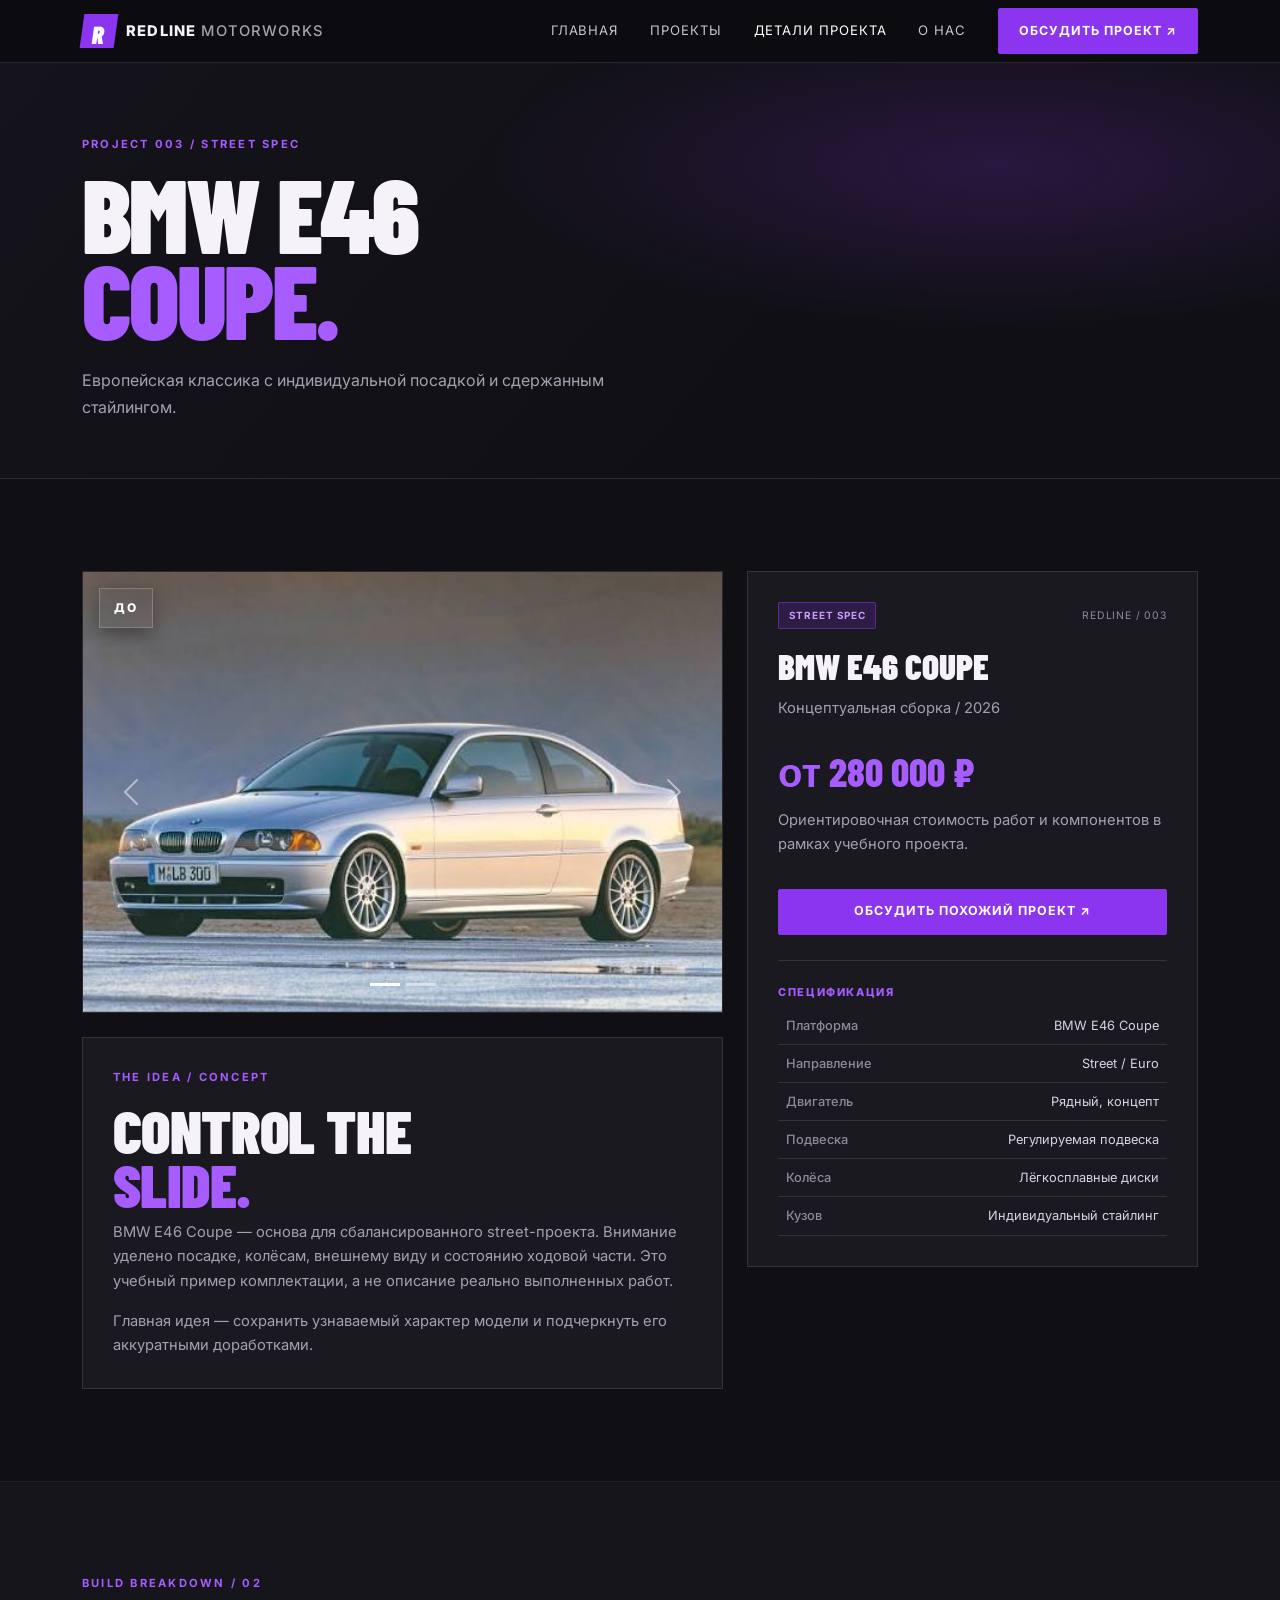
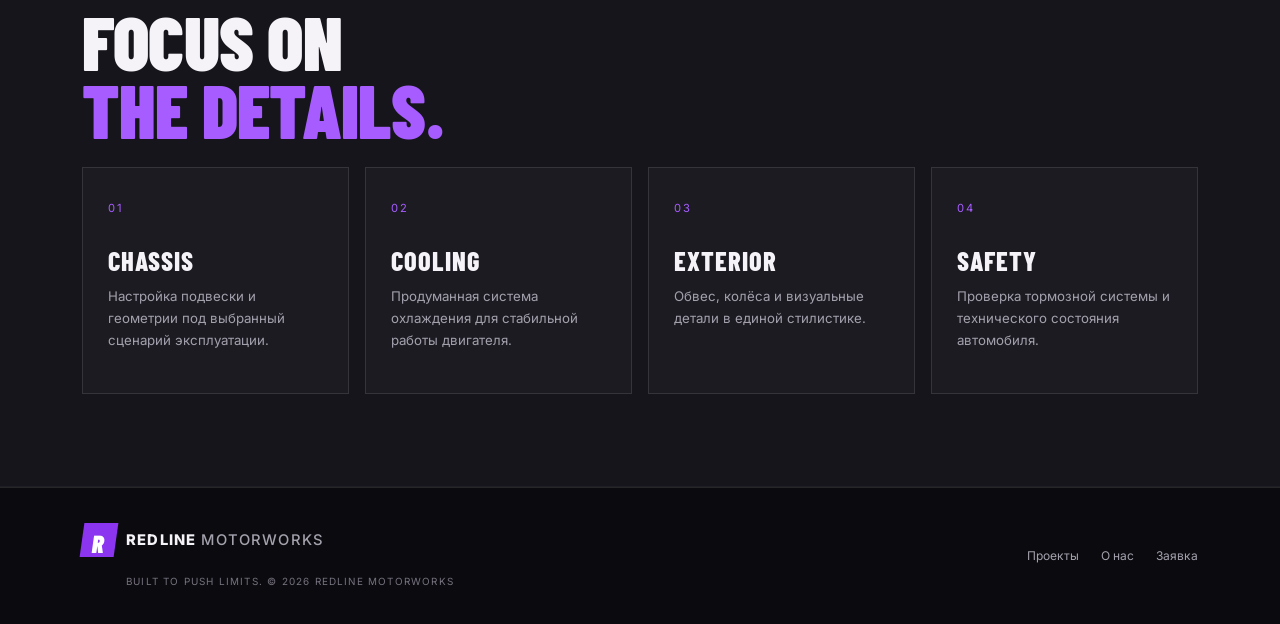
==== bmw-e46.html @ f351acb3 "fix: finalize project and audit Bootstrap requirements" ====
<!DOCTYPE html>
<html lang="ru">
<head>
  <meta charset="UTF-8"><meta name="viewport" content="width=device-width, initial-scale=1">
  <meta name="description" content="Подробности проекта BMW E46 Coupe от REDLINE MOTORWORKS.">
  <title>BMW E46 Coupe — REDLINE MOTORWORKS</title>
  <link href="https://cdn.jsdelivr.net/npm/bootstrap@5.3.3/dist/css/bootstrap.min.css" rel="stylesheet"><link rel="stylesheet" href="css/custom.css">
</head>
<body>
<nav class="navbar navbar-expand-lg navbar-dark site-navbar sticky-top">
    <div class="container">
      <a class="navbar-brand brand-lockup" href="index.html"><span class="brand-mark">R</span><span>REDLINE<span class="brand-light"> MOTORWORKS</span></span></a>
      <button class="navbar-toggler" type="button" data-bs-toggle="collapse" data-bs-target="#mainNav" aria-controls="mainNav" aria-expanded="false" aria-label="Открыть меню"><span class="navbar-toggler-icon"></span></button>
      <div class="collapse navbar-collapse" id="mainNav">
        <ul class="navbar-nav ms-auto align-items-lg-center gap-lg-3">
          <li class="nav-item"><a class="nav-link" href="index.html">Главная</a></li>
          <li class="nav-item"><a class="nav-link" href="catalog.html">Проекты</a></li>
          <li class="nav-item"><a class="nav-link active" aria-current="page" href="bmw-e46.html" aria-current="page">Детали проекта</a></li>
          <li class="nav-item"><a class="nav-link" href="contacts.html">О нас</a></li>
          <li class="nav-item"><a class="btn btn-redline btn-sm ms-lg-2" href="order.html">Обсудить проект <span aria-hidden="true">↗</span></a></li>
        </ul>
      </div>
    </div>
  </nav>
<main>
  <section class="page-hero page-hero-compact"><div class="container"><p class="eyebrow">PROJECT 003 / STREET SPEC</p><h1 class="page-title">BMW E46<br><span>COUPE.</span></h1><p class="page-lead">Европейская классика с индивидуальной посадкой и сдержанным стайлингом.</p></div></section>
  <section class="section-space"><div class="container">
    <div class="row g-4 align-items-start">
      <div class="col-12 col-lg-7">
        <div id="projectGallery" class="carousel slide redline-carousel" data-bs-ride="false">
          <div class="carousel-indicators"><button type="button" data-bs-target="#projectGallery" data-bs-slide-to="0" class="active" aria-current="true" aria-label="Фото 1"></button><button type="button" data-bs-target="#projectGallery" data-bs-slide-to="1" aria-label="Фото 2"></button></div>
          <div class="carousel-inner">
            <div class="carousel-item active"><span class="photo-stage-label">ДО</span><img src="images/BMW.jpg" class="d-block w-100 gallery-image" alt="BMW E46 Coupe до тюнинга"></div>
            <div class="carousel-item"><span class="photo-stage-label">ПОСЛЕ</span><img src="images/BMW_tuning.jpg" class="d-block w-100 gallery-image" alt="BMW E46 Coupe после тюнинга"></div>
          </div>
          <button class="carousel-control-prev" type="button" data-bs-target="#projectGallery" data-bs-slide="prev"><span class="carousel-control-prev-icon" aria-hidden="true"></span><span class="visually-hidden">Предыдущее фото</span></button>
          <button class="carousel-control-next" type="button" data-bs-target="#projectGallery" data-bs-slide="next"><span class="carousel-control-next-icon" aria-hidden="true"></span><span class="visually-hidden">Следующее фото</span></button>
        </div>
        <div class="content-panel mt-4"><p class="eyebrow">THE IDEA / CONCEPT</p><h2 class="section-title section-title-small">CONTROL THE<br><span>SLIDE.</span></h2><p class="muted-copy">BMW E46 Coupe — основа для сбалансированного street-проекта. Внимание уделено посадке, колёсам, внешнему виду и состоянию ходовой части. Это учебный пример комплектации, а не описание реально выполненных работ.</p><p class="muted-copy mb-0">Главная идея — сохранить узнаваемый характер модели и подчеркнуть его аккуратными доработками.</p></div>
      </div>
      <div class="col-12 col-lg-5">
        <div class="spec-panel">
          <div class="d-flex justify-content-between align-items-center mb-3"><span class="badge badge-purple">STREET SPEC</span><span class="project-year">REDLINE / 003</span></div>
          <h2 class="spec-title">BMW E46 COUPE</h2><p class="muted-copy">Концептуальная сборка / 2026</p>
          <div class="spec-price">от 280 000 ₽</div><p class="small muted-copy">Ориентировочная стоимость работ и компонентов в рамках учебного проекта.</p>
          <a href="order.html" class="btn btn-redline btn-lg w-100 mt-3">Обсудить похожий проект ↗</a>
          <hr class="divider-line">
          <h3 class="subheading">СПЕЦИФИКАЦИЯ</h3>
          <div class="table-responsive"><table class="table table-dark table-spec mb-0"><tbody>
            <tr><th scope="row">Платформа</th><td>BMW E46 Coupe</td></tr>
            <tr><th scope="row">Направление</th><td>Street / Euro</td></tr>
            <tr><th scope="row">Двигатель</th><td>Рядный, концепт</td></tr>
            <tr><th scope="row">Подвеска</th><td>Регулируемая подвеска</td></tr>
            <tr><th scope="row">Колёса</th><td>Лёгкосплавные диски</td></tr>
            <tr><th scope="row">Кузов</th><td>Индивидуальный стайлинг</td></tr>
          </tbody></table></div>
        </div>
      </div>
    </div>
  </div></section>
  <section class="section-space section-dark"><div class="container"><p class="eyebrow">BUILD BREAKDOWN / 02</p><h2 class="section-title">FOCUS ON<br><span>THE DETAILS.</span></h2><div class="row g-3 mt-2">
    <div class="col-12 col-md-6 col-lg-3"><div class="detail-tile"><span>01</span><h3>CHASSIS</h3><p>Настройка подвески и геометрии под выбранный сценарий эксплуатации.</p></div></div>
    <div class="col-12 col-md-6 col-lg-3"><div class="detail-tile"><span>02</span><h3>COOLING</h3><p>Продуманная система охлаждения для стабильной работы двигателя.</p></div></div>
    <div class="col-12 col-md-6 col-lg-3"><div class="detail-tile"><span>03</span><h3>EXTERIOR</h3><p>Обвес, колёса и визуальные детали в единой стилистике.</p></div></div>
    <div class="col-12 col-md-6 col-lg-3"><div class="detail-tile"><span>04</span><h3>SAFETY</h3><p>Проверка тормозной системы и технического состояния автомобиля.</p></div></div>
  </div></div></section>
</main>
<footer class="site-footer"><div class="container"><div class="row gy-4 align-items-center"><div class="col-md-6"><a class="navbar-brand brand-lockup" href="index.html"><span class="brand-mark">R</span><span>REDLINE<span class="brand-light"> MOTORWORKS</span></span></a><p class="footer-note">BUILT TO PUSH LIMITS. © 2026 REDLINE MOTORWORKS</p></div><div class="col-md-6 text-md-end footer-links"><a href="catalog.html">Проекты</a><a href="contacts.html">О нас</a><a href="order.html">Заявка</a></div></div></div></footer>
<script src="https://cdn.jsdelivr.net/npm/bootstrap@5.3.3/dist/js/bootstrap.bundle.min.js"></script>
  <script src="js/main.js"></script>
</body></html>
---- css/custom.css ----
@import url('https://fonts.googleapis.com/css2?family=Barlow+Condensed:wght@500;600;700;800;900&family=Inter:wght@400;500;600;700&display=swap');

:root {
  --rl-bg: #101014;
  --rl-panel: #19191f;
  --rl-panel-light: #202027;
  --rl-purple: #8b35f0;
  --rl-purple-bright: #a65cff;
  --rl-white: #f5f3f8;
  --rl-muted: #a4a1ad;
  --rl-border: rgba(255,255,255,.11);
}
* { box-sizing: border-box; }
html { scroll-behavior: smooth; }
body { margin: 0; background: var(--rl-bg); color: var(--rl-white); font-family: 'Inter', Arial, sans-serif; line-height: 1.65; }
a { text-decoration: none; }
.site-navbar { background: rgba(13,13,17,.96); border-bottom: 1px solid var(--rl-border); backdrop-filter: blur(14px); }
.brand-lockup { display: inline-flex; align-items: center; gap: 10px; color: var(--rl-white) !important; font-size: .92rem; font-weight: 800; letter-spacing: .08em; }
.brand-mark { display: inline-grid; place-items: center; width: 34px; height: 34px; background: var(--rl-purple); color: white; font-family: 'Barlow Condensed', sans-serif; font-size: 1.55rem; font-weight: 900; transform: skew(-8deg); }
.brand-light { color: var(--rl-muted); font-weight: 500; }
.navbar-nav .nav-link { color: #c8c5ce; font-size: .82rem; text-transform: uppercase; letter-spacing: .07em; }
.navbar-nav .nav-link:hover, .navbar-nav .nav-link.active { color: white; }
.btn-redline { --bs-btn-color: #fff; --bs-btn-bg: var(--rl-purple); --bs-btn-border-color: var(--rl-purple); --bs-btn-hover-color: #fff; --bs-btn-hover-bg: #7025cb; --bs-btn-hover-border-color: #7025cb; --bs-btn-active-bg: #6120ae; --bs-btn-active-border-color: #6120ae; border-radius: 2px; padding: .8rem 1.25rem; font-size: .78rem; font-weight: 700; letter-spacing: .08em; text-transform: uppercase; }
.btn-outline-redline { --bs-btn-color: #d7b9ff; --bs-btn-border-color: var(--rl-purple); --bs-btn-hover-color: #fff; --bs-btn-hover-bg: var(--rl-purple); --bs-btn-hover-border-color: var(--rl-purple); border-radius: 2px; font-size: .76rem; font-weight: 700; letter-spacing: .06em; text-transform: uppercase; }
.hero-section { position: relative; overflow: hidden; min-height: 650px; background: linear-gradient(90deg, rgba(12,12,16,.98) 0%, rgba(12,12,16,.87) 42%, rgba(12,12,16,.24) 100%), url('https://images.unsplash.com/photo-1503376780353-7e6692767b70?auto=format&fit=crop&w=2000&q=90') center 56%/cover no-repeat; }
.hero-section::after { content: ''; position: absolute; inset: auto 0 0; height: 150px; background: linear-gradient(transparent, var(--rl-bg)); pointer-events: none; }
.hero-overlay { position: absolute; inset: 0; background: linear-gradient(135deg, rgba(139,53,240,.15), transparent 42%); }
.min-vh-hero { min-height: 650px; }
.eyebrow { display: flex; align-items: center; gap: 10px; margin-bottom: 1rem; color: var(--rl-purple-bright); font-size: .7rem; font-weight: 700; letter-spacing: .2em; text-transform: uppercase; }
.eyebrow-line { display: inline-block; width: 30px; height: 2px; background: var(--rl-purple); }
.hero-title, .page-title { margin: 0; font-family: 'Barlow Condensed', Impact, sans-serif; font-size: clamp(4rem, 9vw, 7.7rem); font-weight: 900; line-height: .83; letter-spacing: -.025em; }
.hero-title span, .page-title span, .section-title span, .cta-panel h2 span { color: var(--rl-purple-bright); }
.hero-copy { max-width: 520px; margin-top: 1.8rem; color: #d0cdd6; font-size: 1rem; }
.hero-stats { max-width: 440px; }
.stat-number { font-family: 'Barlow Condensed', sans-serif; font-size: 2.2rem; font-weight: 800; line-height: 1; }
.stat-number span { color: var(--rl-purple-bright); }
.stat-label { margin-top: .45rem; color: var(--rl-muted); font-size: .7rem; letter-spacing: .12em; text-transform: uppercase; }
.hero-side-note { display: flex; align-items: center; gap: 16px; justify-content: flex-end; color: #d8d2e0; font-size: .68rem; letter-spacing: .18em; writing-mode: vertical-rl; position: absolute; right: 30px; top: 42%; }
.vertical-line { height: 90px; width: 1px; background: var(--rl-purple); }
.hero-bottom-label { position: absolute; z-index: 2; right: 4%; bottom: 28px; color: rgba(255,255,255,.55); font-size: .62rem; letter-spacing: .2em; }
.section-space { padding: 92px 0; }
.section-dark { background: #15151b; border-top: 1px solid rgba(255,255,255,.04); border-bottom: 1px solid rgba(255,255,255,.04); }
.section-title { font-family: 'Barlow Condensed', Impact, sans-serif; font-size: clamp(2.8rem, 6vw, 4.7rem); font-weight: 900; line-height: .9; letter-spacing: -.01em; }
.section-title-small { font-size: clamp(2.6rem, 5vw, 3.8rem); }
.muted-copy { color: var(--rl-muted); font-size: .92rem; }
.service-card { position: relative; min-height: 260px; padding: 30px; background: var(--rl-panel); border: 1px solid var(--rl-border); transition: transform .25s, border-color .25s; }
.service-card:hover, .project-card:hover { transform: translateY(-5px); border-color: rgba(166,92,255,.55); }
.service-index { position: absolute; top: 24px; right: 25px; color: #77727f; font-size: .7rem; letter-spacing: .12em; }
.service-icon { display: grid; place-items: center; width: 46px; height: 46px; margin-bottom: 28px; color: white; background: rgba(139,53,240,.17); border: 1px solid rgba(139,53,240,.45); font-size: 1.4rem; }
.service-card h3, .project-info h3, .detail-tile h3, .contact-box h3 { font-family: 'Barlow Condensed', sans-serif; font-size: 1.65rem; font-weight: 800; letter-spacing: .04em; }
.service-card p, .project-info p, .detail-tile p { color: var(--rl-muted); font-size: .83rem; }
.text-link { display: inline-flex; gap: 12px; align-items: center; color: var(--rl-purple-bright); font-size: .76rem; font-weight: 700; letter-spacing: .08em; text-transform: uppercase; }
.text-link:hover { color: white; }
.project-card { overflow: hidden; background: var(--rl-panel); border: 1px solid var(--rl-border); transition: transform .25s, border-color .25s; }
.project-image-link { display: block; position: relative; overflow: hidden; }
.project-image { display: block; width: 100%; height: 235px; object-fit: cover; filter: saturate(.78); transition: transform .45s, filter .3s; }
.project-card:hover .project-image { transform: scale(1.045); filter: saturate(1); }
.project-number { position: absolute; left: 17px; bottom: 14px; padding: 5px 9px; background: rgba(13,13,17,.8); color: white; font-size: .65rem; letter-spacing: .14em; }
.project-info { padding: 22px; }
.project-info h3 { margin: 15px 0 7px; font-size: 1.7rem; }
.project-info p { min-height: 48px; }
.badge-purple { background: rgba(139,53,240,.18); color: #c99eff; border: 1px solid rgba(139,53,240,.5); border-radius: 2px; padding: .48rem .6rem; font-size: .62rem; letter-spacing: .1em; }
.project-year, .project-meta { color: #8f8b98; font-size: .65rem; letter-spacing: .08em; }
.project-meta { display: flex; justify-content: space-between; gap: 8px; align-items: center; border-top: 1px solid var(--rl-border); padding-top: 13px; }
.project-meta strong { color: #e8e4ed; font-size: .75rem; }
.cta-section { padding: 70px 0; }
.cta-panel { padding: 48px; background: linear-gradient(110deg, #21182d, #17151e 68%); border: 1px solid rgba(139,53,240,.35); }
.cta-panel h2 { margin: 0; font-family: 'Barlow Condensed', sans-serif; font-size: clamp(3rem, 6vw, 5rem); font-weight: 900; line-height: .88; }
.site-footer { padding: 35px 0; background: #0b0b0f; border-top: 1px solid var(--rl-border); }
.footer-note { margin: 12px 0 0 44px; color: #77727f; font-size: .62rem; letter-spacing: .12em; }
.footer-links { display: flex; justify-content: flex-end; gap: 22px; }
.footer-links a { color: var(--rl-muted); font-size: .75rem; }
.footer-links a:hover { color: white; }
.page-hero { padding: 90px 0 75px; background: radial-gradient(ellipse at 78% 25%, rgba(139,53,240,.2), transparent 36%), linear-gradient(130deg, #15131b, #101014 60%); border-bottom: 1px solid var(--rl-border); }
.page-hero-compact { padding: 72px 0 58px; }
.page-title { font-size: clamp(4rem, 9vw, 6.5rem); }
.page-lead { max-width: 590px; margin: 25px 0 0; color: var(--rl-muted); }
.alert-dark-redline { background: rgba(139,53,240,.1); color: #d7c3ef; border: 1px solid rgba(139,53,240,.3); border-radius: 2px; font-size: .8rem; }
.alert-dot { display: inline-block; flex: 0 0 7px; width: 7px; height: 7px; border-radius: 50%; background: var(--rl-purple-bright); }
.redline-input { min-height: 48px; color: white; background-color: #1c1b22; border: 1px solid #393541; border-radius: 2px; }
.redline-input:focus { color: white; background-color: #1c1b22; border-color: var(--rl-purple-bright); box-shadow: 0 0 0 .2rem rgba(139,53,240,.18); }
.redline-input::placeholder { color: #85808d; }
.redline-input option { background: #1c1b22; }
.project-item { transition: opacity .2s; }
.empty-state { padding: 45px 20px; color: var(--rl-muted); text-align: center; }
.redline-modal { color: white; background: #1a1920; border: 1px solid rgba(166,92,255,.5); border-radius: 3px; }
.redline-carousel { border: 1px solid var(--rl-border); }
.gallery-image { height: 440px; object-fit: cover; }

/* Метка этапа проекта поверх фотографии в галерее. */
.redline-carousel .carousel-item { position: relative; }
.photo-stage-label {
  position: absolute;
  top: 1rem;
  left: 1rem;
  z-index: 2;
  padding: .55rem .9rem;
  color: #fff;
  background: var(--rl-accent);
  border: 1px solid rgba(255, 255, 255, .2);
  font-size: .75rem;
  font-weight: 800;
  letter-spacing: .14em;
  text-transform: uppercase;
  box-shadow: 0 6px 20px rgba(0, 0, 0, .35);
}
.content-panel, .spec-panel, .form-panel, .contact-box { padding: 30px; background: var(--rl-panel); border: 1px solid var(--rl-border); }
.spec-title { font-family: 'Barlow Condensed', sans-serif; font-size: 2.2rem; font-weight: 900; }
.spec-price { margin: 18px 0 4px; color: var(--rl-purple-bright); font-family: 'Barlow Condensed', sans-serif; font-size: 2.5rem; font-weight: 800; }
.divider-line { margin: 25px 0; border-color: var(--rl-border); opacity: 1; }
.subheading, .mini-label { color: var(--rl-purple-bright); font-size: .68rem; font-weight: 800; letter-spacing: .15em; }
.table-spec { --bs-table-bg: transparent; --bs-table-color: #d8d4df; --bs-table-border-color: var(--rl-border); font-size: .8rem; }
.table-spec th { color: #8f8a98; font-weight: 500; }
.table-spec td { text-align: right; }
.detail-tile { height: 100%; padding: 25px; background: #1c1b22; border: 1px solid var(--rl-border); }
.detail-tile > span { color: var(--rl-purple-bright); font-size: .7rem; letter-spacing: .15em; }
.detail-tile h3 { margin: 25px 0 10px; }
.form-label { color: #e9e5ee; font-size: .78rem; font-weight: 600; }
.input-addon { color: #d2c0e8; background: #2b2237; border-color: #49345f; }
.redline-check { background-color: #26232d; border-color: #62596c; }
.redline-check:checked { background-color: var(--rl-purple); border-color: var(--rl-purple); }
.form-check-input:focus { border-color: var(--rl-purple-bright); box-shadow: 0 0 0 .2rem rgba(139,53,240,.2); }
.form-panel .invalid-feedback { color: #ff8d9b; }
.contact-mini { padding: 25px; background: #17161d; border-left: 2px solid var(--rl-purple); }
.contact-mini strong { display: block; margin-top: 15px; font-size: .8rem; letter-spacing: .1em; }
.contact-mini p { margin: 3px 0 0; color: var(--rl-muted); font-size: .8rem; }
.about-image { width: 100%; min-height: 360px; max-height: 480px; object-fit: cover; filter: saturate(.7); }
.redline-accordion .accordion-item { color: white; background: #1b1a21; border: 1px solid var(--rl-border); border-radius: 0 !important; }
.redline-accordion .accordion-button { color: white; background: #1b1a21; font-family: 'Barlow Condensed', sans-serif; font-size: 1.35rem; font-weight: 700; letter-spacing: .04em; }
.redline-accordion .accordion-button:not(.collapsed) { color: #d7b9ff; background: #241a30; box-shadow: none; }
.redline-accordion .accordion-button::after { filter: invert(1); }
.redline-accordion .accordion-button:focus { box-shadow: 0 0 0 .2rem rgba(139,53,240,.18); }
.redline-accordion .accordion-body { color: var(--rl-muted); font-size: .9rem; }
.contact-box { height: 100%; }
.contact-box h3 { margin: 20px 0 12px; font-size: 1.9rem; }
@media (max-width: 767.98px) {
  .hero-section, .min-vh-hero { min-height: 600px; }
  .hero-section { background-position: 60% center; }
  .hero-title { font-size: clamp(3.6rem, 18vw, 5.6rem); }
  .hero-bottom-label { left: 20px; right: 20px; font-size: .53rem; }
  .section-space { padding: 65px 0; }
  .cta-panel { padding: 30px 24px; }
  .footer-links { justify-content: flex-start; }
  .gallery-image { height: 270px; }
  .content-panel, .spec-panel, .form-panel, .contact-box { padding: 22px; }
  .page-hero { padding: 65px 0 50px; }
}
@media (prefers-reduced-motion: reduce) {
  html { scroll-behavior: auto; }
  *, *::before, *::after { transition-duration: .01ms !important; animation-duration: .01ms !important; }
}


/* Интерактивная карта Яндекс на странице «О нас». */
.map-frame {
  overflow: hidden;
  border: 1px solid rgba(166, 92, 255, .5);
  background: var(--rl-panel);
  box-shadow: 0 12px 35px rgba(0, 0, 0, .22);
}
.map-frame iframe {
  display: block;
  width: 100%;
  height: 420px;
  border: 0;
}
@media (max-width: 767.98px) {
  .map-frame iframe { height: 320px; }
}
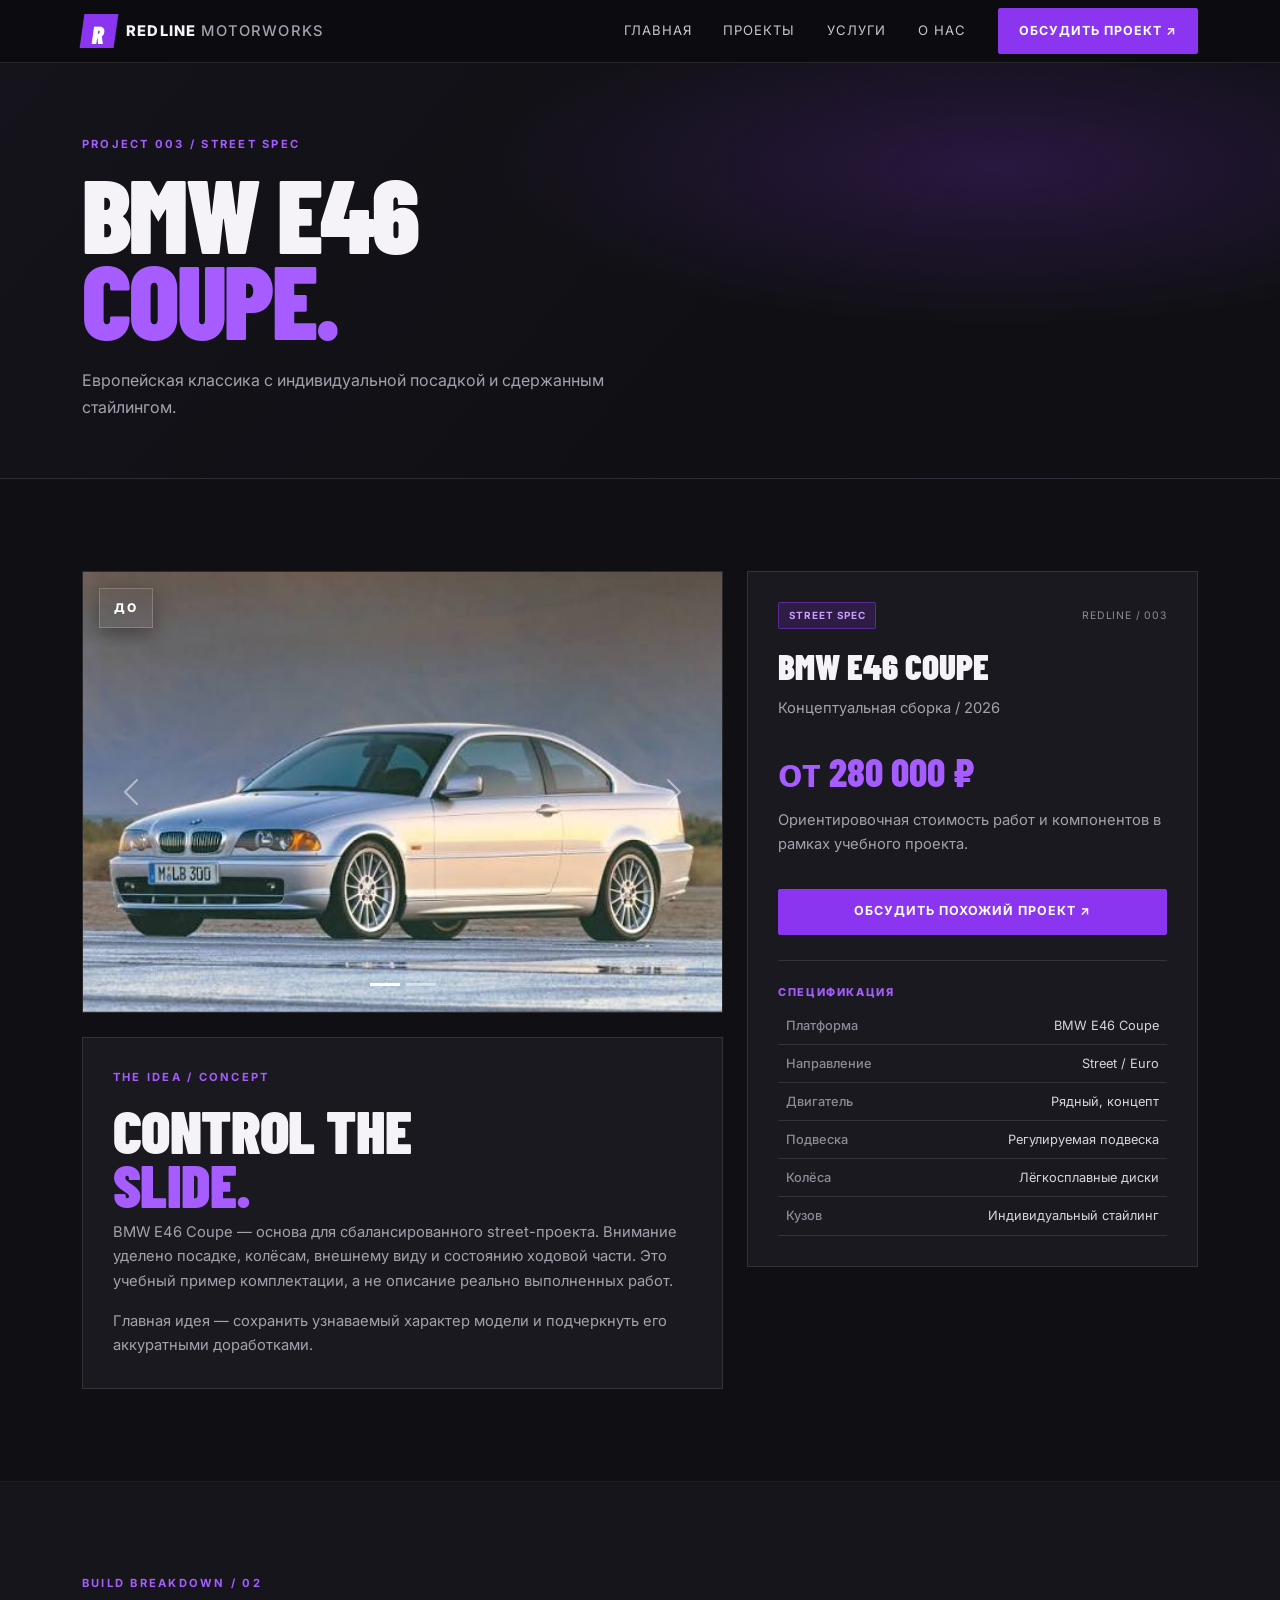
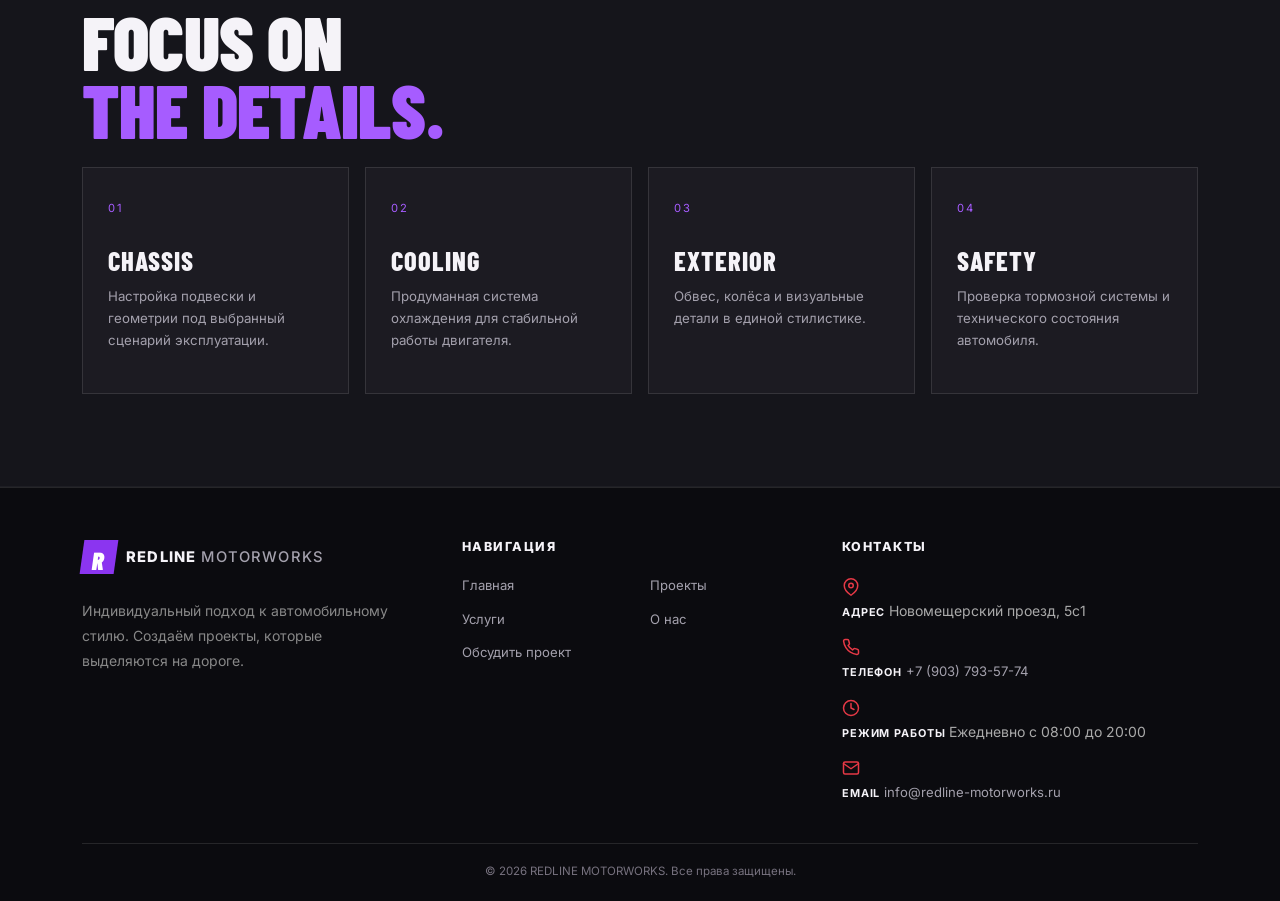
==== commit d648147f: "Ваше описание изменений" ====
--- a/bmw-e46.html
+++ b/bmw-e46.html
@@ -15,7 +15,7 @@
         <ul class="navbar-nav ms-auto align-items-lg-center gap-lg-3">
           <li class="nav-item"><a class="nav-link" href="index.html">Главная</a></li>
           <li class="nav-item"><a class="nav-link" href="catalog.html">Проекты</a></li>
-          <li class="nav-item"><a class="nav-link active" aria-current="page" href="bmw-e46.html" aria-current="page">Детали проекта</a></li>
+          <li class="nav-item"><a class="nav-link" href="services.html">Услуги</a></li>
           <li class="nav-item"><a class="nav-link" href="contacts.html">О нас</a></li>
           <li class="nav-item"><a class="btn btn-redline btn-sm ms-lg-2" href="order.html">Обсудить проект <span aria-hidden="true">↗</span></a></li>
         </ul>
@@ -65,7 +65,81 @@
     <div class="col-12 col-md-6 col-lg-3"><div class="detail-tile"><span>04</span><h3>SAFETY</h3><p>Проверка тормозной системы и технического состояния автомобиля.</p></div></div>
   </div></div></section>
 </main>
-<footer class="site-footer"><div class="container"><div class="row gy-4 align-items-center"><div class="col-md-6"><a class="navbar-brand brand-lockup" href="index.html"><span class="brand-mark">R</span><span>REDLINE<span class="brand-light"> MOTORWORKS</span></span></a><p class="footer-note">BUILT TO PUSH LIMITS. © 2026 REDLINE MOTORWORKS</p></div><div class="col-md-6 text-md-end footer-links"><a href="catalog.html">Проекты</a><a href="contacts.html">О нас</a><a href="order.html">Заявка</a></div></div></div></footer>
+<footer class="site-footer">
+  <div class="container">
+    <div class="row g-4 footer-main">
+      <div class="col-lg-4 footer-brand-column">
+        <a class="navbar-brand brand-lockup footer-brand" href="index.html">
+          <span class="brand-mark">R</span><span>REDLINE<span class="brand-light"> MOTORWORKS</span></span>
+        </a>
+        <p class="footer-description">Индивидуальный подход к автомобильному стилю. Создаём проекты, которые выделяются на дороге.</p>
+      </div>
+
+      <div class="col-lg-4 footer-navigation-column">
+        <h5 class="footer-title">НАВИГАЦИЯ</h5>
+        <nav class="footer-navigation" aria-label="Навигация в подвале">
+          <a href="index.html">Главная</a>
+          <a href="catalog.html">Проекты</a>
+          <a href="services.html">Услуги</a>
+          <a href="contacts.html">О нас</a>
+          <a href="order.html">Обсудить проект</a>
+        </nav>
+      </div>
+
+      <div class="col-lg-4 footer-contacts-column">
+        <h5 class="footer-title">КОНТАКТЫ</h5>
+        <ul class="footer-contacts">
+          <li>
+            <svg class="contact-icon" viewBox="0 0 24 24" fill="none" stroke="currentColor" stroke-width="2" stroke-linecap="round" stroke-linejoin="round">
+              <path d="M21 10c0 7-9 13-9 13s-9-6-9-13a9 9 0 0 1 18 0z"></path>
+              <circle cx="12" cy="10" r="3"></circle>
+            </svg>
+            <div>
+              <span class="footer-contact-label">Адрес</span>
+              <span>Новомещерский проезд, 5с1</span>
+            </div>
+          </li>
+
+          <li>
+            <svg class="contact-icon" viewBox="0 0 24 24" fill="none" stroke="currentColor" stroke-width="2" stroke-linecap="round" stroke-linejoin="round">
+              <path d="M22 16.92v3a2 2 0 0 1-2.18 2 19.79 19.79 0 0 1-8.63-3.07 19.5 19.5 0 0 1-6-6 19.79 19.79 0 0 1-3.07-8.67A2 2 0 0 1 4.11 2h3a2 2 0 0 1 2 1.72 12.84 12.84 0 0 0 .7 2.81 2 2 0 0 1-.45 2.11L8.09 9.91a16 16 0 0 0 6 6l1.27-1.27a2 2 0 0 1 2.11-.45 12.84 12.84 0 0 0 2.81.7A2 2 0 0 1 22 16.92z"></path>
+            </svg>
+            <div>
+              <span class="footer-contact-label">Телефон</span>
+              <a href="tel:+79037935774">+7 (903) 793-57-74</a>
+            </div>
+          </li>
+
+          <li>
+            <svg class="contact-icon" viewBox="0 0 24 24" fill="none" stroke="currentColor" stroke-width="2" stroke-linecap="round" stroke-linejoin="round">
+              <circle cx="12" cy="12" r="10"></circle>
+              <polyline points="12 6 12 12 16 14"></polyline>
+            </svg>
+            <div>
+              <span class="footer-contact-label">Режим работы</span>
+              <span>Ежедневно с 08:00 до 20:00</span>
+            </div>
+          </li>
+
+          <li>
+            <svg class="contact-icon" viewBox="0 0 24 24" fill="none" stroke="currentColor" stroke-width="2" stroke-linecap="round" stroke-linejoin="round">
+              <path d="M4 4h16c1.1 0 2 .9 2 2v12c0 1.1-.9 2-2 2H4c-1.1 0-2-.9-2-2V6c0-1.1.9-2 2-2z"></path>
+              <polyline points="22,6 12,13 2,6"></polyline>
+            </svg>
+            <div>
+              <span class="footer-contact-label">Email</span>
+              <a href="mailto:info@redline-motorworks.ru">info@redline-motorworks.ru</a>
+            </div>
+          </li>
+        </ul>
+      </div>
+    </div>
+
+    <div class="footer-bottom">
+      <p>© 2026 REDLINE MOTORWORKS. Все права защищены.</p>
+    </div>
+  </div>
+</footer>
 <script src="https://cdn.jsdelivr.net/npm/bootstrap@5.3.3/dist/js/bootstrap.bundle.min.js"></script>
   <script src="js/main.js"></script>
 </body></html>
--- a/css/custom.css
+++ b/css/custom.css
@@ -167,3 +167,208 @@
 @media (max-width: 767.98px) {
   .map-frame iframe { height: 320px; }
 }
+/* ===== FOOTER ===== */
+
+.site-footer {
+    background: #0b0b0f;
+    border-top: 1px solid rgba(153, 51, 255, 0.35);
+    padding: 55px 0 20px;
+    margin-top: 60px;
+    color: #aaa;
+}
+
+.footer-logo {
+    color: #fff;
+    font-weight: 800;
+    letter-spacing: 1px;
+    margin-bottom: 18px;
+}
+
+.footer-logo span {
+    color: #9933ff;
+}
+
+.footer-title {
+    color: #fff;
+    font-size: 15px;
+    font-weight: 700;
+    letter-spacing: 1px;
+    margin-bottom: 20px;
+}
+
+.footer-description {
+    color: #888;
+    font-size: 14px;
+    line-height: 1.8;
+}
+
+.footer-contacts {
+    list-style: none;
+    padding: 0;
+    margin: 0;
+}
+
+.footer-contacts li {
+    color: #aaa;
+    font-size: 14px;
+    line-height: 1.8;
+    margin-bottom: 10px;
+}
+
+.footer-contacts strong {
+    color: #fff;
+}
+
+.footer-contacts a {
+    color: #aaa;
+    text-decoration: none;
+    transition: color 0.2s ease;
+}
+
+.footer-contacts a:hover {
+    color: #9933ff;
+}
+
+.footer-bottom {
+    border-top: 1px solid rgba(255, 255, 255, 0.1);
+    margin-top: 40px;
+    padding-top: 20px;
+    text-align: center;
+}
+
+.footer-bottom p {
+    color: #666;
+    font-size: 13px;
+    margin: 0;
+}
+.footer-contacts {
+    list-style: none;
+    padding: 0;
+    margin: 0;
+}
+
+.footer-contacts li {
+    display: flex;
+    align-items: flex-start;
+    gap: 10px;
+    margin-bottom: 12px;
+}
+
+.contact-icon {
+    width: 18px;
+    height: 18px;
+    flex-shrink: 0; /* Не дает иконке сжиматься, если текст длинный */
+    margin-top: 3px; /* Выравнивает иконку по центру первой строки текста */
+    color: #e63946; /* Фирменный красный цвет (можно поменять на любой) */
+}
+
+
+/* ===== UPDATED THREE-COLUMN FOOTER ===== */
+.site-footer {
+  margin-top: 0;
+  padding: 52px 0 20px;
+  background: #0b0b0f;
+  border-top: 1px solid var(--rl-border);
+}
+.footer-main { align-items: flex-start; }
+.footer-brand-column .footer-brand {
+  margin: 0;
+  padding: 0;
+  /* The same brand-lockup class as the header keeps logo size and typography identical. */
+}
+.footer-brand-column .footer-description { max-width: 310px; margin-top: 20px; }
+.footer-title {
+  margin: 0 0 20px;
+  color: var(--rl-white);
+  font-size: .78rem;
+  font-weight: 800;
+  letter-spacing: .12em;
+}
+.footer-navigation { display: grid; grid-template-columns: 1fr 1fr; gap: 12px 20px; }
+.footer-navigation a, .footer-contacts a, .footer-contacts li > span:last-child {
+  color: var(--rl-muted);
+  font-size: .82rem;
+  transition: color .2s ease;
+}
+.footer-navigation a:hover, .footer-contacts a:hover { color: var(--rl-purple-bright); }
+.footer-contacts { display: grid; gap: 12px; list-style: none; margin: 0; padding: 0; }
+.footer-contacts li { display: flex; flex-direction: column; gap: 2px; margin: 0; }
+.footer-contact-label { color: var(--rl-white); font-size: .68rem; font-weight: 700; letter-spacing: .08em; text-transform: uppercase; }
+.footer-bottom { margin-top: 38px; padding-top: 18px; border-top: 1px solid var(--rl-border); text-align: center; }
+.footer-bottom p { margin: 0; color: #77727f; font-size: .72rem; }
+
+/* ===== SERVICES PAGE ===== */
+.service-card { padding: 28px 24px; background: #17151e; border: 1px solid var(--rl-border); transition: transform .2s ease, border-color .2s ease; }
+.service-card:hover { transform: translateY(-5px); border-color: rgba(139,53,240,.65); }
+.service-number { display: block; margin-bottom: 28px; color: var(--rl-purple-bright); font-family: 'Barlow Condensed', sans-serif; font-size: 2.5rem; font-weight: 900; }
+.service-card h3 { margin-bottom: 14px; color: var(--rl-white); font-family: 'Barlow Condensed', sans-serif; font-size: 1.8rem; font-weight: 800; }
+.service-card .muted-copy { margin: 0; font-size: .88rem; }
+.service-steps { display: grid; gap: 22px; margin: 0; padding: 0; list-style: none; }
+.service-steps li { display: flex; flex-direction: column; gap: 5px; padding-bottom: 18px; border-bottom: 1px solid var(--rl-border); }
+.service-steps strong { color: var(--rl-white); font-size: .85rem; letter-spacing: .06em; }
+.service-steps span { color: var(--rl-muted); font-size: .82rem; }
+@media (max-width: 991.98px) {
+  .footer-navigation { grid-template-columns: 1fr 1fr; }
+  .footer-brand-column .footer-description { max-width: 100%; }
+}
+@media (max-width: 575.98px) {
+  .site-footer { padding-top: 38px; }
+  .footer-navigation { grid-template-columns: 1fr; }
+}
+/* ===== ОБЪЁМНЫЕ КАРТОЧКИ КОНТАКТОВ НА СТРАНИЦЕ «О НАС» ===== */
+.contact-card-item {
+  display: flex;
+  flex-direction: column;
+  transition: transform 0.25s ease, border-color 0.25s ease, box-shadow 0.25s ease;
+}
+
+.contact-card-item:hover {
+  transform: translateY(-5px);
+  border-color: rgba(166, 92, 255, 0.55);
+  box-shadow: 0 12px 30px rgba(0, 0, 0, 0.35);
+}
+
+.contact-card-icon {
+  display: grid;
+  place-items: center;
+  width: 48px;
+  height: 48px;
+  margin-bottom: 22px;
+  color: var(--rl-purple-bright);
+  background: rgba(139, 53, 240, 0.15);
+  border: 1px solid rgba(139, 53, 240, 0.45);
+}
+
+.contact-card-icon svg {
+  width: 22px;
+  height: 22px;
+}
+
+.contact-card-item h3 {
+  margin: 6px 0 10px;
+  font-size: 1.65rem;
+}
+
+.contact-card-value {
+  display: block;
+  margin: 0 0 6px;
+  color: var(--rl-white);
+  font-size: 0.98rem;
+  font-weight: 600;
+  word-break: break-word;
+}
+
+.contact-card-link {
+  transition: color 0.2s ease;
+}
+
+.contact-card-link:hover {
+  color: var(--rl-purple-bright);
+}
+
+.contact-card-hint {
+  margin-top: auto;
+  padding-top: 10px;
+  color: var(--rl-muted);
+  font-size: 0.78rem;
+}
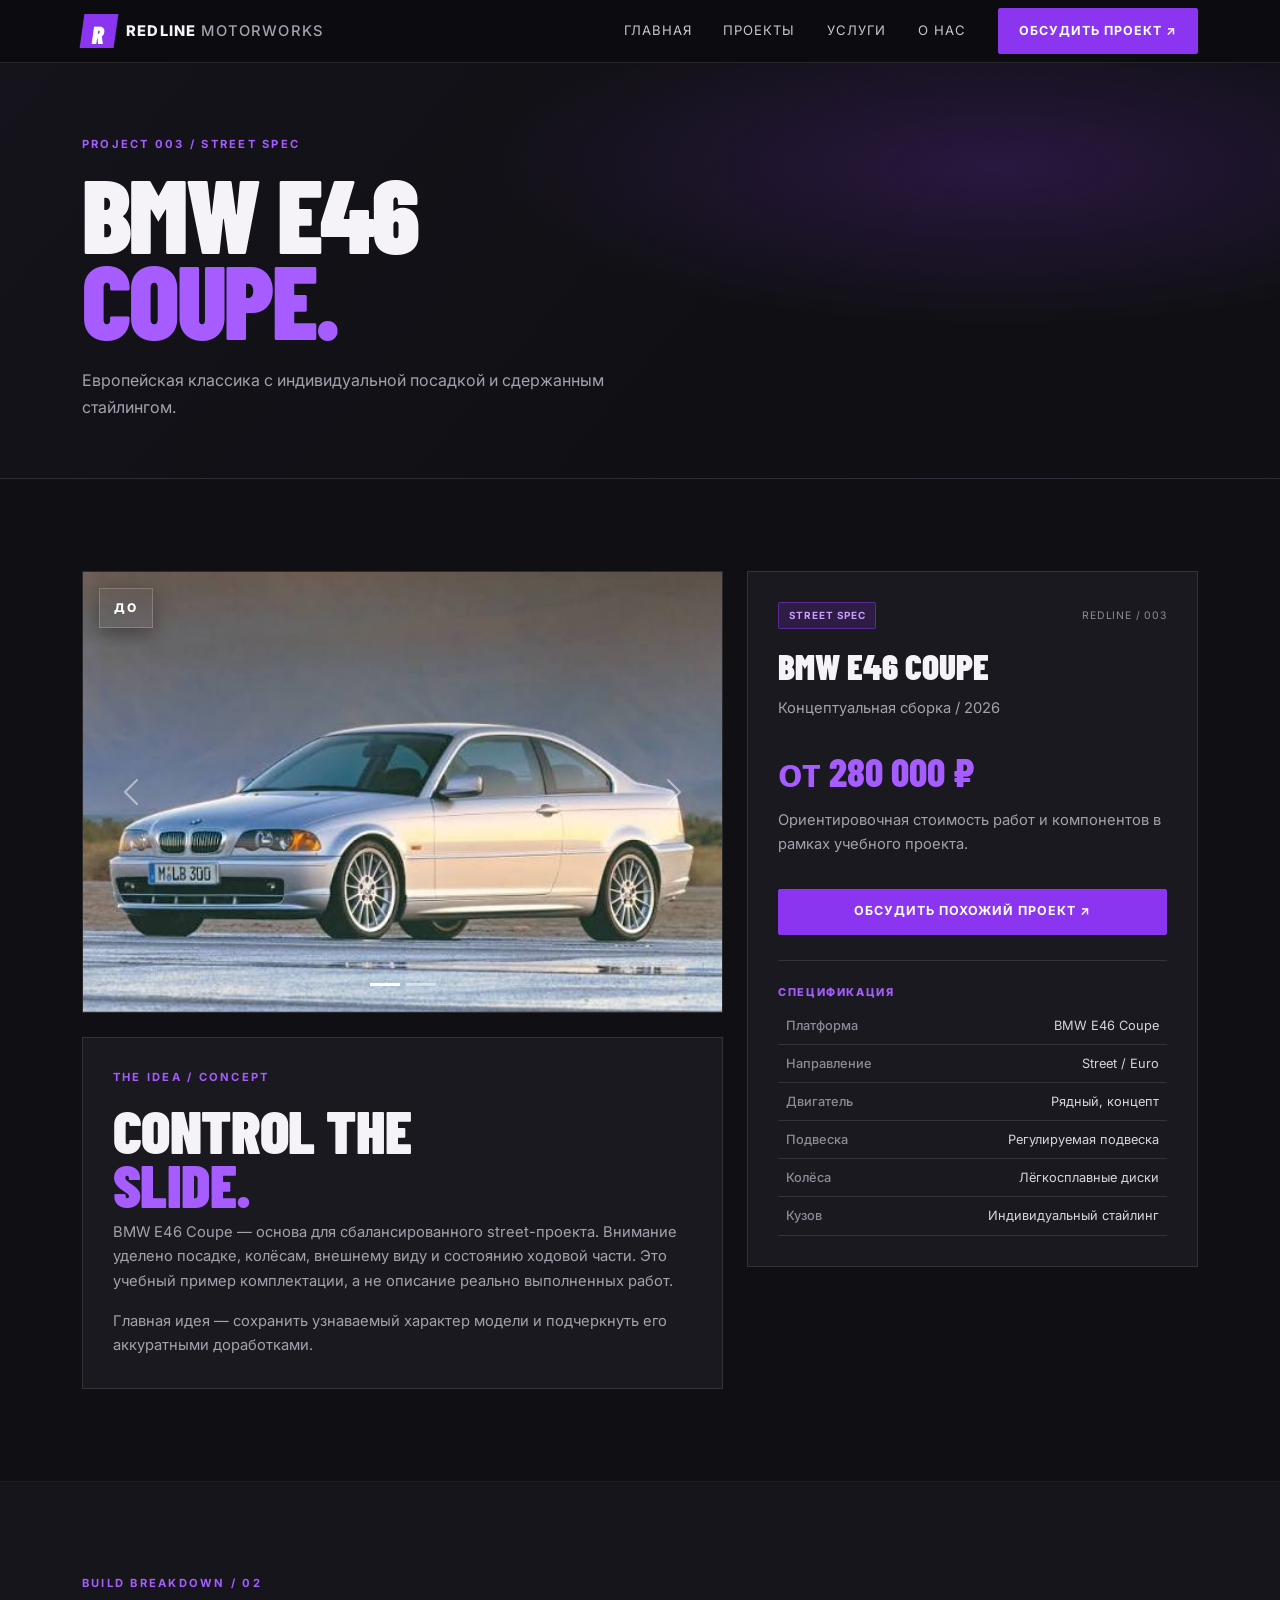
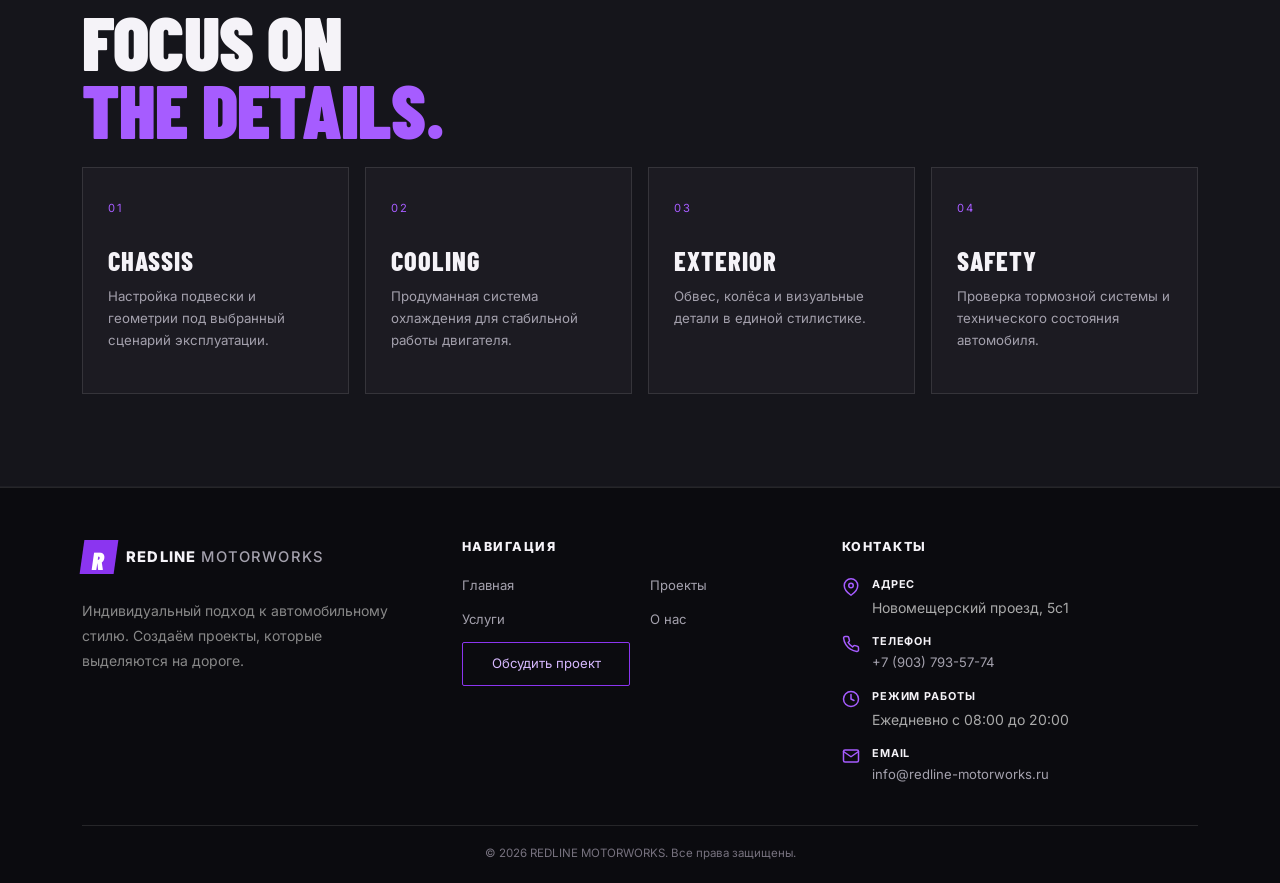
==== commit 99e59986: "Обновлен каталог, страницы услуг и контактов" ====
--- a/bmw-e46.html
+++ b/bmw-e46.html
@@ -4,7 +4,7 @@
   <meta charset="UTF-8"><meta name="viewport" content="width=device-width, initial-scale=1">
   <meta name="description" content="Подробности проекта BMW E46 Coupe от REDLINE MOTORWORKS.">
   <title>BMW E46 Coupe — REDLINE MOTORWORKS</title>
-  <link href="https://cdn.jsdelivr.net/npm/bootstrap@5.3.3/dist/css/bootstrap.min.css" rel="stylesheet"><link rel="stylesheet" href="css/custom.css">
+  <link href="vendor/bootstrap.min.css" rel="stylesheet"><link rel="stylesheet" href="css/custom.css">
 </head>
 <body>
 <nav class="navbar navbar-expand-lg navbar-dark site-navbar sticky-top">
@@ -140,6 +140,6 @@
     </div>
   </div>
 </footer>
-<script src="https://cdn.jsdelivr.net/npm/bootstrap@5.3.3/dist/js/bootstrap.bundle.min.js"></script>
+<script src="vendor/bootstrap.bundle.min.js"></script>
   <script src="js/main.js"></script>
 </body></html>
--- a/css/custom.css
+++ b/css/custom.css
@@ -22,7 +22,7 @@
 .navbar-nav .nav-link:hover, .navbar-nav .nav-link.active { color: white; }
 .btn-redline { --bs-btn-color: #fff; --bs-btn-bg: var(--rl-purple); --bs-btn-border-color: var(--rl-purple); --bs-btn-hover-color: #fff; --bs-btn-hover-bg: #7025cb; --bs-btn-hover-border-color: #7025cb; --bs-btn-active-bg: #6120ae; --bs-btn-active-border-color: #6120ae; border-radius: 2px; padding: .8rem 1.25rem; font-size: .78rem; font-weight: 700; letter-spacing: .08em; text-transform: uppercase; }
 .btn-outline-redline { --bs-btn-color: #d7b9ff; --bs-btn-border-color: var(--rl-purple); --bs-btn-hover-color: #fff; --bs-btn-hover-bg: var(--rl-purple); --bs-btn-hover-border-color: var(--rl-purple); border-radius: 2px; font-size: .76rem; font-weight: 700; letter-spacing: .06em; text-transform: uppercase; }
-.hero-section { position: relative; overflow: hidden; min-height: 650px; background: linear-gradient(90deg, rgba(12,12,16,.98) 0%, rgba(12,12,16,.87) 42%, rgba(12,12,16,.24) 100%), url('https://images.unsplash.com/photo-1503376780353-7e6692767b70?auto=format&fit=crop&w=2000&q=90') center 56%/cover no-repeat; }
+.hero-section { position: relative; overflow: hidden; min-height: 650px; background: linear-gradient(90deg, rgba(12,12,16,.98) 0%, rgba(12,12,16,.87) 42%, rgba(12,12,16,.24) 100%), url('../images/Nissan_s15_tuning.webp') center 56%/cover no-repeat; }
 .hero-section::after { content: ''; position: absolute; inset: auto 0 0; height: 150px; background: linear-gradient(transparent, var(--rl-bg)); pointer-events: none; }
 .hero-overlay { position: absolute; inset: 0; background: linear-gradient(135deg, rgba(139,53,240,.15), transparent 42%); }
 .min-vh-hero { min-height: 650px; }
@@ -372,3 +372,97 @@
   color: var(--rl-muted);
   font-size: 0.78rem;
 }
+
+
+/* ===== RICH VISUAL SERVICES PAGE ===== */
+.services-hero {
+  position: relative;
+  display: flex;
+  align-items: center;
+  overflow: hidden;
+  min-height: 470px;
+  background: linear-gradient(90deg, rgba(12,11,17,.97) 0%, rgba(12,11,17,.87) 36%, rgba(12,11,17,.27) 100%),
+              linear-gradient(0deg, rgba(139,53,240,.14), transparent 60%),
+              url('../images/Nissan_s15_tuning.webp') center 57% / cover no-repeat;
+}
+.services-hero-content { z-index: 1; }
+.services-hero .page-lead { color: #dfdce5; }
+.services-hero-caption { position: absolute; right: 5%; bottom: 25px; color: #e0d5eb; font-size: .65rem; font-weight: 700; letter-spacing: .2em; }
+.services-intro { max-width: 280px; }
+.service-photo-card { padding: 0; overflow: hidden; min-height: 0; display: flex; flex-direction: column; }
+.service-card-media { position: relative; height: 205px; overflow: hidden; background: #221c2d; }
+.service-card-media::after { content: ''; position: absolute; inset: 40% 0 0; background: linear-gradient(transparent, rgba(10,8,15,.55)); pointer-events: none; }
+.service-card-media img { width: 100%; height: 100%; object-fit: cover; display: block; filter: saturate(.83); transition: transform .4s ease, filter .3s ease; }
+.service-photo-card:hover .service-card-media img { transform: scale(1.07); filter: saturate(1.08); }
+.service-image-label { position: absolute; z-index: 1; left: 17px; bottom: 15px; font-size: .66rem; color: white; font-weight: 800; letter-spacing: .14em; }
+.service-card-body { display: flex; flex-direction: column; flex: 1; padding: 21px 22px 25px; }
+.service-card-body .service-number { margin-bottom: 6px; font-size: 1.65rem; line-height: 1; }
+.service-card-body h3 { font-size: clamp(1.5rem, 2vw, 1.9rem); margin: 10px 0; }
+.service-card-body .muted-copy { margin-bottom: 22px; flex: 1; }
+.service-card-body .text-link { margin-top: auto; }
+.service-showcase-item { display: block; position: relative; overflow: hidden; height: 100%; min-height: 235px; background: #231c31; border: 1px solid var(--rl-border); }
+.service-showcase-feature { min-height: 496px; }
+.service-showcase-small { min-height: 239px; }
+.service-showcase-item img { display: block; position: absolute; inset: 0; width: 100%; height: 100%; object-fit: cover; filter: saturate(.86); transition: transform .5s ease, filter .3s ease; }
+.service-showcase-item::after { content: ''; position: absolute; inset: 30% 0 0; background: linear-gradient(transparent, rgba(7,7,12,.9)); pointer-events: none; }
+.service-showcase-item:hover img { transform: scale(1.05); filter: saturate(1.1); }
+.service-showcase-overlay { position: absolute; bottom: 20px; left: 24px; right: 24px; z-index: 1; display: grid; gap: 6px; }
+.service-showcase-kicker { color: #d6a9ff; font-size: .68rem; font-weight: 800; letter-spacing: .16em; }
+.service-showcase-overlay strong { color: white; font-family: 'Barlow Condensed', sans-serif; font-size: clamp(1.7rem, 3vw, 2.3rem); font-weight: 900; line-height: 1; }
+.service-showcase-arrow { position: absolute; right: 0; bottom: 0; font-size: 1.6rem; color: #e0baff; }
+.service-process-image { position: relative; height: 260px; overflow: hidden; border: 1px solid var(--rl-border); }
+.service-process-image img { width: 100%; height: 100%; object-fit: cover; display: block; }
+.service-process-image::after { content: ''; position: absolute; inset: 50% 0 0; background: linear-gradient(transparent, rgba(9,7,15,.78)); }
+.service-process-image span { position: absolute; left: 20px; bottom: 15px; z-index: 1; color: white; font-weight: 700; font-size: .66rem; letter-spacing: .15em; }
+.services-cta { background: linear-gradient(90deg, rgba(29,18,45,.96), rgba(18,15,27,.85)), url('../images/supra_tuning.jpg') center / cover no-repeat; }
+
+/* ===== LARGE CONTACT DIRECTORY ON ABOUT PAGE ===== */
+.about-contacts-section { background: radial-gradient(circle at 82% 16%, rgba(139,53,240,.09), transparent 35%), var(--rl-bg); }
+.about-contact-card { display: flex; flex-direction: column; min-height: 273px; height: 100%; padding: 28px 32px; background: linear-gradient(135deg, #211b2d 0%, #18171f 68%); border: 1px solid rgba(166,92,255,.24); transition: transform .25s ease, border-color .25s ease, box-shadow .25s ease; }
+.about-contact-card:hover { transform: translateY(-4px); border-color: rgba(166,92,255,.65); box-shadow: 0 20px 40px rgba(0,0,0,.22); }
+.about-contact-top { display: flex; align-items: center; justify-content: space-between; gap: 14px; margin-bottom: 15px; }
+.about-contact-icon { display: grid; place-items: center; width: 49px; height: 49px; flex-shrink: 0; background: rgba(139,53,240,.19); border: 1px solid rgba(166,92,255,.55); color: #c28cff; }
+.about-contact-icon svg { width: 25px; height: 25px; }
+.about-contact-index { font-size: .63rem; font-weight: 800; letter-spacing: .14em; color: #8d849c; }
+.about-contact-card h3 { margin: 2px 0 10px; color: #d6b2ff; font-size: .75rem; font-weight: 800; letter-spacing: .16em; }
+.about-contact-primary { display: inline-block; align-self: flex-start; color: var(--rl-white); font-family: 'Barlow Condensed', Impact, sans-serif; font-size: clamp(1.85rem, 4vw, 2.65rem); font-weight: 800; letter-spacing: .01em; line-height: 1.03; overflow-wrap: anywhere; transition: color .2s; }
+a.about-contact-primary:hover { color: #c38eff; }
+.about-contact-primary span { color: var(--rl-purple-bright); font-size: .7em; }
+.about-contact-email { font-size: clamp(1.6rem, 3.4vw, 2.35rem); }
+.about-contact-card p { margin: auto 0 0; padding-top: 19px; color: var(--rl-muted); font-size: .82rem; }
+.about-contact-bottom { display: flex; justify-content: space-between; align-items: center; flex-wrap: wrap; gap: 20px; padding: 26px 30px; background: linear-gradient(110deg, #251a34, #17151d); border: 1px solid rgba(139,53,240,.35); }
+.about-contact-bottom strong { display: block; color: white; font-family: 'Barlow Condensed',sans-serif; font-size: 1.8rem; line-height: 1; }
+#location { scroll-margin-top: 75px; }
+@media (max-width: 767.98px) {
+  .services-hero { min-height: 400px; background-position: 63% center; }
+  .services-hero-caption { display: none; }
+  .service-card-media { height: 230px; }
+  .service-showcase-feature { min-height: 370px; }
+  .service-showcase-small { min-height: 220px; }
+  .about-contact-card { padding: 25px 23px; min-height: 245px; }
+  .about-contact-primary { font-size: clamp(1.9rem, 8vw, 2.6rem); }
+  .about-contact-email { font-size: clamp(1.7rem, 6vw, 2.2rem); }
+}
+@media (prefers-reduced-motion: reduce) {
+  .service-card-media img, .service-showcase-item img, .about-contact-card { transition: none; }
+}
+
+/* Theme-consistent footer contact layout. */
+.footer-contacts li { flex-direction: row; align-items: flex-start; gap: 12px; }
+.footer-contacts li > div { display: flex; flex-direction: column; min-width: 0; }
+.footer-contacts .contact-icon { color: var(--rl-purple-bright); margin-top: 3px; }
+@media (max-width: 575.98px) {
+  .page-title { font-size: clamp(3.25rem, 12vw, 4rem); }
+}
+.footer-navigation a[href="order.html"] {
+    border: 1px solid #8b35f0;
+    color: #d7b9ff;
+    padding: 10px 15px;
+    border-radius: 2px;
+    text-align: center;
+}
+
+.footer-navigation a[href="order.html"]:hover {
+    background: #8b35f0;
+    color: white;
+}
